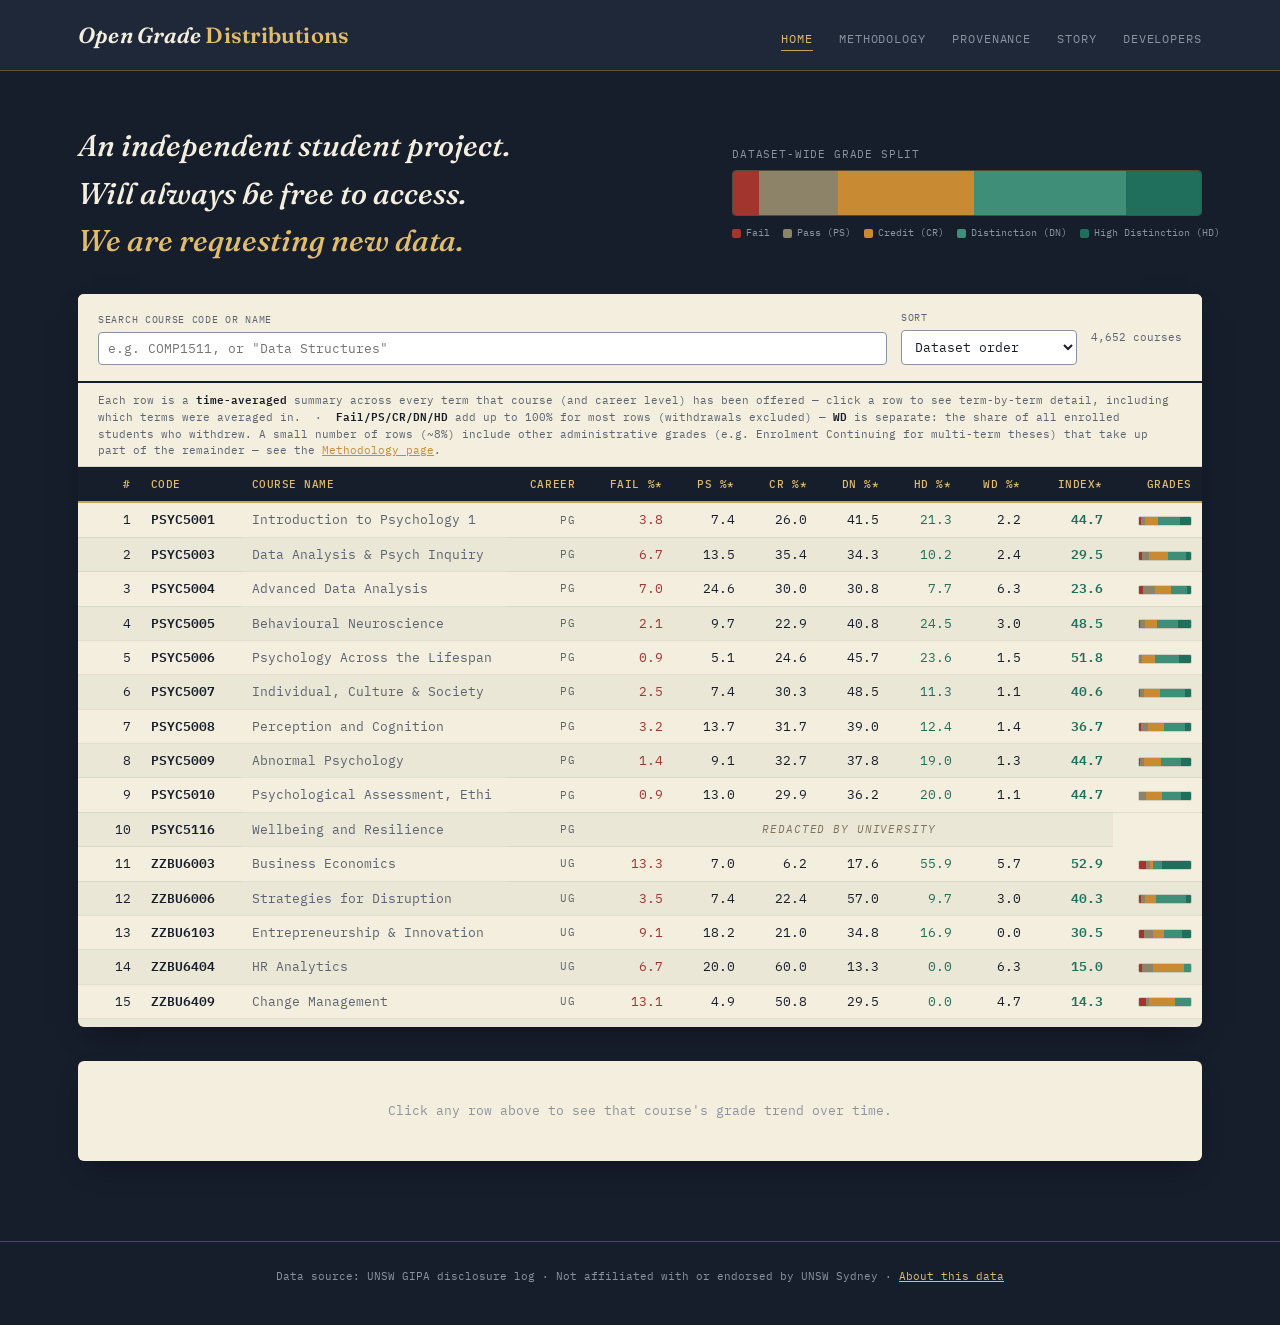
==== index.html @ 6cb82189 "unfinished, need to add motivation tab" ====
<!DOCTYPE html>
<html lang="en">
<head>
<meta charset="UTF-8">
<meta name="viewport" content="width=device-width, initial-scale=1.0">
<title>Open Grade Distributions — UNSW Course Grade Explorer</title>
<link rel="preconnect" href="https://fonts.googleapis.com">
<link href="https://fonts.googleapis.com/css2?family=Fraunces:ital,wght@0,500;0,600;1,500;1,600&family=Inter:wght@400;500;600&family=IBM+Plex+Mono:wght@400;500;600&display=swap" rel="stylesheet">
<link rel="stylesheet" href="css/style.css">
</head>
<body>

<nav class="topnav">
  <div class="topnav-inner">
    <a href="index.html" class="wordmark">Open Grade <span>Distributions</span></a>
    <ul class="navlinks">
      <li><a href="index.html" class="active">Home</a></li>
      <li><a href="explain.html">Methodology</a></li>
      <li><a href="source.html">Provenance</a></li>
      <li><a href="story.html">Story</a></li>
      <li><a href="developers.html">Developers</a></li>
    </ul>
  </div>
</nav>

<div class="shell">

  <section class="hero">
    <div class="hero-text">
      <div class="manifesto">
        <p class="manifesto-line">An independent student project.</p>
        <p class="manifesto-line">Will always be free to access.</p>
        <p class="manifesto-line accent">We are requesting new data.</p>
      </div>
    </div>
    <div class="ledger-bar-wrap">
      <p class="ledger-bar-title">Dataset-wide grade split</p>
      <div class="ledger-bar" id="ledgerBar"></div>
      <div class="ledger-legend">
        <span><span class="swatch c-fail"></span>Fail</span>
        <span><span class="swatch c-ps"></span>Pass (PS)</span>
        <span><span class="swatch c-cr"></span>Credit (CR)</span>
        <span><span class="swatch c-dn"></span>Distinction (DN)</span>
        <span><span class="swatch c-hd"></span>High Distinction (HD)</span>
      </div>
    </div>
  </section>

  <div class="card">
    <div class="toolbar">
      <div class="field search">
        <label for="search">Search course code or name</label>
        <input type="text" id="search" placeholder="e.g. COMP1511, or &quot;Data Structures&quot;">
      </div>
      <div class="field">
        <label for="sort">Sort</label>
        <select id="sort">
          <option value="default">Dataset order</option>
          <option value="easiest">Easiest first</option>
          <option value="hardest">Hardest first</option>
          <option value="highest-hd">Highest HD rate</option>
          <option value="highest-fail">Highest fail rate</option>
        </select>
      </div>
      <div class="result-count" id="resultCount"></div>
    </div>
    <div class="table-caption">
      Each row is a <b>time-averaged</b> summary across every term that course (and career level) has been offered — click a row to see term-by-term detail, including which terms were averaged in. &nbsp;·&nbsp;
      <b>Fail/PS/CR/DN/HD</b> add up to 100% for most rows (withdrawals excluded) — <b>WD</b> is separate: the share of all enrolled students who withdrew. A small number of rows (~8%) include other administrative grades (e.g. Enrolment Continuing for multi-term theses) that take up part of the remainder — see the <a href="explain.html">Methodology page</a>.
    </div>
    <div class="table-scroll">
      <table class="grid">
        <thead>
          <tr>
            <th>#</th>
            <th class="al">Code</th>
            <th class="al">Course name</th>
            <th title="UG = Undergraduate offering, PG = Postgraduate offering">Career</th>
            <th title="Time-averaged across all terms offered">Fail %*</th>
            <th title="Time-averaged across all terms offered">PS %*</th>
            <th title="Time-averaged across all terms offered">CR %*</th>
            <th title="Time-averaged across all terms offered">DN %*</th>
            <th title="Time-averaged across all terms offered">HD %*</th>
            <th title="Time-averaged across all terms offered">WD %*</th>
            <th title="Time-averaged across all terms offered">Index*</th>
            <th>Grades</th>
          </tr>
        </thead>
        <tbody id="tbody"></tbody>
      </table>
    </div>
  </div>

  <div id="dashboard">
    <div class="dash-card dash-empty">Click any row above to see that course's grade trend over time.</div>
  </div>

</div>

<footer class="sitefoot">
  Data source: UNSW GIPA disclosure log · Not affiliated with or endorsed by UNSW Sydney ·
  <a href="source.html">About this data</a>
</footer>

<script src="js/vendor/chart.umd.js"></script>
<script src="js/data.js"></script>
<script src="js/home.js"></script>
</body>
</html>
---- css/style.css ----
/* =========================================================================
   The Grade Ledger — design tokens
   Ink-navy shell, warm "ledger paper" surfaces, gold rule lines.
   Display: Fraunces (serif, characterful headings)
   Body: Inter
   Data: IBM Plex Mono (course codes, numbers — tabular figures)
   ========================================================================= */

:root {
  --ink: #161d2b;
  --ink-2: #1f2838;
  --paper: #f3eedd;
  --paper-2: #eae3cc;
  --gold: #c9a24b;
  --gold-bright: #e0bc6c;
  --crimson: #a3352f;
  --teal: #1f6f5c;
  --amber: #c98a34;
  --slate: #5b6472;
  --slate-light: #8b93a1;
  --line: rgba(201, 162, 75, 0.35);

  --font-display: "Fraunces", "Iowan Old Style", Georgia, serif;
  --font-body: "Inter", -apple-system, BlinkMacSystemFont, "Segoe UI", sans-serif;
  --font-mono: "IBM Plex Mono", "SF Mono", Menlo, monospace;

  --radius: 6px;
  --shadow-card: 0 12px 30px -14px rgba(0, 0, 0, 0.5);
}

* { box-sizing: border-box; }

html { scroll-behavior: smooth; }

body {
  margin: 0;
  background: var(--ink);
  color: var(--paper);
  font-family: var(--font-body);
  font-size: 15px;
  line-height: 1.55;
  -webkit-font-smoothing: antialiased;
}

a { color: var(--gold-bright); }
a:hover { color: var(--gold); }

::selection { background: var(--gold); color: var(--ink); }

/* ---------- layout shell ---------- */

.shell {
  max-width: 1180px;
  margin: 0 auto;
  padding: 0 28px 80px;
}

/* ---------- nav ---------- */

.topnav {
  background: var(--ink-2);
  border-bottom: 1px solid var(--line);
}

.topnav-inner {
  max-width: 1180px;
  margin: 0 auto;
  padding: 18px 28px;
  display: flex;
  align-items: baseline;
  justify-content: space-between;
  flex-wrap: wrap;
  gap: 14px;
}

.wordmark {
  font-family: var(--font-display);
  font-style: italic;
  font-weight: 600;
  font-size: 22px;
  color: var(--paper);
  text-decoration: none;
  letter-spacing: 0.01em;
}
.wordmark span { color: var(--gold-bright); font-style: normal; }

.navlinks {
  display: flex;
  flex-wrap: wrap;
  gap: 10px 26px;
  list-style: none;
  margin: 0;
  padding: 0;
  font-family: var(--font-mono);
  font-size: 11.5px;
  letter-spacing: 0.08em;
  text-transform: uppercase;
}

.navlinks a {
  color: var(--slate-light);
  text-decoration: none;
  padding-bottom: 4px;
  border-bottom: 1px solid transparent;
  transition: color .15s, border-color .15s;
}
.navlinks a:hover,
.navlinks a.active {
  color: var(--gold-bright);
  border-bottom-color: var(--gold);
}

/* ---------- hero ---------- */

.hero {
  padding: 56px 0 34px;
  display: flex;
  align-items: center;
  justify-content: space-between;
  gap: 40px;
  flex-wrap: wrap;
}

.hero-text { max-width: 460px; }

.eyebrow {
  font-family: var(--font-mono);
  font-size: 11.5px;
  letter-spacing: 0.12em;
  text-transform: uppercase;
  color: var(--gold);
  margin: 0 0 14px;
}

.manifesto {
  display: flex;
  flex-direction: column;
  gap: 10px;
}
.manifesto-line {
  font-family: var(--font-display);
  font-style: italic;
  font-weight: 500;
  font-size: 30px;
  line-height: 1.25;
  color: var(--paper);
  margin: 0;
}
.manifesto-line.accent { color: var(--gold-bright); }

/* signature element: aggregate stacked ledger bar */
.ledger-bar-wrap {
  width: 470px;
  flex-shrink: 0;
}
.ledger-bar-title {
  font-family: var(--font-mono);
  font-size: 10.5px;
  letter-spacing: 0.08em;
  text-transform: uppercase;
  color: var(--slate-light);
  margin: 0 0 8px;
}
.ledger-bar {
  display: flex;
  height: 46px;
  border-radius: 4px;
  overflow: hidden;
  border: 1px solid var(--line);
}
.ledger-bar div { height: 100%; }
.ledger-legend {
  display: flex;
  flex-wrap: nowrap;
  white-space: nowrap;
  gap: 8px 13px;
  margin-top: 10px;
  font-family: var(--font-mono);
  font-size: 9.5px;
  color: var(--slate-light);
}
.ledger-legend .swatch {
  display: inline-block;
  width: 9px; height: 9px;
  border-radius: 2px;
  margin-right: 5px;
  vertical-align: middle;
}

/* grade colors, used consistently across bars/charts/text */
.c-fail { background: var(--crimson); }
.c-ps   { background: #8c8368; }
.c-cr   { background: var(--amber); }
.c-dn   { background: #3f8f78; }
.c-hd   { background: var(--teal); }
.c-wd   { background: var(--slate); }
.t-fail { color: var(--crimson); }
.t-hd   { color: var(--teal); }

/* ---------- toolbar / card ---------- */

.card {
  background: var(--paper);
  color: var(--ink);
  border-radius: var(--radius);
  box-shadow: var(--shadow-card);
}

.toolbar {
  background: var(--paper);
  color: var(--ink);
  border-radius: var(--radius) var(--radius) 0 0;
  padding: 16px 20px;
  display: flex;
  flex-wrap: wrap;
  gap: 14px;
  align-items: flex-end;
  border-bottom: 2px solid var(--ink);
}

.field { display: flex; flex-direction: column; gap: 5px; }
.field label {
  font-family: var(--font-mono);
  font-size: 10px;
  letter-spacing: 0.07em;
  text-transform: uppercase;
  color: var(--slate);
}
.field input, .field select {
  font-family: var(--font-mono);
  font-size: 13px;
  padding: 7px 9px;
  border: 1px solid var(--slate-light);
  border-radius: 4px;
  background: #fff;
  color: var(--ink);
  min-width: 110px;
}
.field.search input { min-width: 240px; }
.field.search { flex: 1 1 240px; }

.result-count {
  font-family: var(--font-mono);
  font-size: 11px;
  color: var(--slate);
  margin-left: auto;
  align-self: center;
  white-space: nowrap;
}

/* ---------- table ---------- */

.table-caption {
  background: var(--paper);
  color: var(--slate);
  font-family: var(--font-mono);
  font-size: 10.5px;
  padding: 8px 20px;
  border-bottom: 1px solid rgba(22,29,43,0.12);
}
.table-caption b { color: var(--ink); font-weight: 600; }
.table-caption code {
  background: rgba(22,29,43,0.08);
  padding: 1px 5px;
  border-radius: 3px;
}
.table-caption a { color: var(--amber); }

.table-scroll {
  height: 560px;
  overflow-y: auto;
  overflow-x: auto;
  border-radius: 0 0 var(--radius) var(--radius);
}

table.grid {
  width: 100%;
  border-collapse: collapse;
  font-family: var(--font-mono);
  font-size: 12.5px;
}

table.grid thead th {
  position: sticky;
  top: 0;
  background: var(--ink);
  color: var(--gold-bright);
  text-align: right;
  padding: 9px 10px;
  font-weight: 500;
  font-size: 10.5px;
  letter-spacing: 0.05em;
  text-transform: uppercase;
  border-bottom: 2px solid var(--gold);
  z-index: 2;
  cursor: default;
}
table.grid thead th.al { text-align: left; }

table.grid tbody td {
  padding: 7px 10px;
  text-align: right;
  border-bottom: 1px solid rgba(22,29,43,0.08);
  white-space: nowrap;
}
table.grid tbody td.al {
  text-align: left;
  white-space: normal;
}

table.grid tbody tr {
  cursor: pointer;
  transition: background .1s;
}
table.grid tbody tr:nth-child(even) { background: rgba(22,29,43,0.035); }
table.grid tbody tr:hover { background: rgba(201,162,75,0.22); }
table.grid tbody tr.selected { background: rgba(201,162,75,0.4); }

.code-cell { font-weight: 600; }
.career-cell {
  font-family: var(--font-mono);
  font-size: 11px;
  color: var(--slate);
  letter-spacing: 0.04em;
}
.name-cell {
  color: var(--slate);
  max-width: 220px;
  overflow: hidden;
  text-overflow: ellipsis;
}
.flag {
  font-family: var(--font-mono);
  font-size: 9.5px;
  border: 1px solid var(--slate-light);
  border-radius: 3px;
  padding: 1px 4px;
  margin-left: 6px;
  color: var(--slate);
  cursor: help;
}
.redacted-cell {
  text-align: center !important;
  font-family: var(--font-mono);
  letter-spacing: 0.08em;
  font-size: 11px;
  color: #7a7156;
  font-style: italic;
}
.mini-bar {
  display: inline-flex;
  width: 54px;
  height: 10px;
  border-radius: 2px;
  overflow: hidden;
  vertical-align: middle;
  border: 1px solid rgba(22,29,43,0.15);
}
.mini-bar div { height: 100%; }

.index-pos { color: var(--teal); font-weight: 600; }
.index-neg { color: var(--crimson); font-weight: 600; }

/* ---------- dashboard ---------- */

#dashboard {
  margin-top: 34px;
  display: flex;
  flex-direction: column;
  gap: 22px;
}

.dash-card {
  background: var(--paper);
  color: var(--ink);
  border-radius: var(--radius);
  box-shadow: var(--shadow-card);
  padding: 24px 28px 28px;
}

.dash-empty {
  color: var(--slate-light);
  font-family: var(--font-mono);
  font-size: 12.5px;
  text-align: center;
  padding: 40px 20px;
}

.dash-h2 {
  font-family: var(--font-display);
  font-size: 26px;
  margin: 0 0 14px;
  border-bottom: 2px solid var(--ink);
  padding-bottom: 16px;
}
.dash-h2 .code {
  font-family: var(--font-mono);
  color: var(--amber);
  font-weight: 600;
}
.career-tag {
  font-family: var(--font-mono);
  font-size: 16px;
  font-weight: 500;
  color: var(--slate);
}

.dash-subhead {
  display: flex;
  justify-content: space-between;
  align-items: flex-end;
  flex-wrap: wrap;
  gap: 10px 24px;
  margin-bottom: 16px;
}
.dash-subhead .meta {
  font-family: var(--font-mono);
  font-size: 11.5px;
  color: var(--slate);
  flex: 1 1 220px;
  min-width: 0;
}

/* the toggle group is one flex item: on desktop it sits to the right of
   the meta line; if width runs out it drops to its own row as a whole
   unit (never breaking mid-group) and scrolls horizontally as a last
   resort rather than wrapping individual toggles onto separate lines */
.series-toggles-outer {
  max-width: 100%;
  min-width: 0;
  overflow-x: auto;
}
.series-toggles {
  display: flex;
  flex-wrap: nowrap;
  gap: 16px;
  font-family: var(--font-mono);
  font-size: 11px;
}
.toggle-item {
  display: flex;
  flex-direction: column;
  align-items: flex-start;
  gap: 3px;
  white-space: nowrap;
  cursor: pointer;
  user-select: none;
}
.toggle-item--static { cursor: default; padding-left: 10px; border-left: 1px solid rgba(22,29,43,0.15); }
.toggle-item .ti-top {
  display: inline-flex;
  align-items: center;
  gap: 5px;
}
.toggle-item input { accent-color: var(--ink); }
.toggle-item .swatch {
  width: 9px; height: 9px;
  border-radius: 2px;
  display: inline-block;
}
.toggle-item .ti-avg {
  font-size: 12.5px;
  font-weight: 600;
  color: var(--slate);
  padding-left: 15px;
}

.chart-note {
  font-family: var(--font-mono);
  font-size: 10.5px;
  color: var(--slate);
  margin: 16px 0 0;
  line-height: 1.5;
}
.chart-note b { color: var(--ink); }

.chart-wrap { position: relative; height: 340px; }

.dash-gaps {
  margin-top: 14px;
  font-family: var(--font-mono);
  font-size: 11px;
  color: var(--slate);
}
.dash-gaps b { color: var(--ink); }

/* ---------- per-course detail table ---------- */

.detail-card { padding: 0; overflow: hidden; }
.detail-toolbar {
  padding: 16px 20px;
  display: flex;
  flex-wrap: wrap;
  gap: 14px;
  align-items: flex-end;
  border-bottom: 2px solid var(--ink);
}
.detail-scroll { height: 420px; }

/* ---------- generic content pages ---------- */

.page-header {
  padding: 50px 0 10px;
}
.page-header .eyebrow { margin-bottom: 10px; }
.page-header h1 {
  font-family: var(--font-display);
  font-size: 36px;
  margin: 0;
  color: var(--paper);
}

.prose {
  background: var(--paper);
  color: var(--ink);
  border-radius: var(--radius);
  box-shadow: var(--shadow-card);
  padding: 32px 38px;
  margin-top: 26px;
}
.prose h2 {
  font-family: var(--font-display);
  font-size: 21px;
  margin: 30px 0 10px;
  border-bottom: 1px solid rgba(22,29,43,0.15);
  padding-bottom: 8px;
}
.prose h2:first-child { margin-top: 0; }
.prose p { margin: 0 0 14px; color: #2c3444; }
.prose code {
  font-family: var(--font-mono);
  background: rgba(22,29,43,0.07);
  padding: 1px 5px;
  border-radius: 3px;
  font-size: 12.5px;
}
.prose ul, .prose ol { margin: 0 0 14px; padding-left: 22px; color: #2c3444; }
.prose li { margin-bottom: 6px; }
.formula {
  font-family: var(--font-mono);
  background: var(--ink);
  color: var(--gold-bright);
  padding: 14px 18px;
  border-radius: 5px;
  font-size: 13px;
  margin: 14px 0;
  overflow-x: auto;
  white-space: pre-wrap;
  line-height: 1.7;
}
.legend-table {
  width: 100%;
  border-collapse: collapse;
  font-family: var(--font-mono);
  font-size: 12.5px;
  margin: 10px 0 20px;
}
.legend-table th, .legend-table td {
  text-align: left;
  padding: 6px 10px;
  border-bottom: 1px solid rgba(22,29,43,0.12);
}
.legend-table th { color: var(--slate); font-weight: 600; text-transform: uppercase; font-size: 10.5px; letter-spacing: .05em; }

/* ---------- footer ---------- */

.sitefoot {
  border-top: 1px solid var(--line);
  padding: 26px 28px 40px;
  text-align: center;
  font-family: var(--font-mono);
  font-size: 11px;
  color: var(--slate-light);
}

/* ---------- responsive ---------- */

@media (max-width: 760px) {
  .hero { flex-direction: column; align-items: flex-start; }
  .ledger-bar-wrap { width: 100%; }
  .ledger-legend { flex-wrap: wrap; white-space: normal; }
  .table-scroll { height: 440px; }
  .detail-scroll { height: 360px; }
}
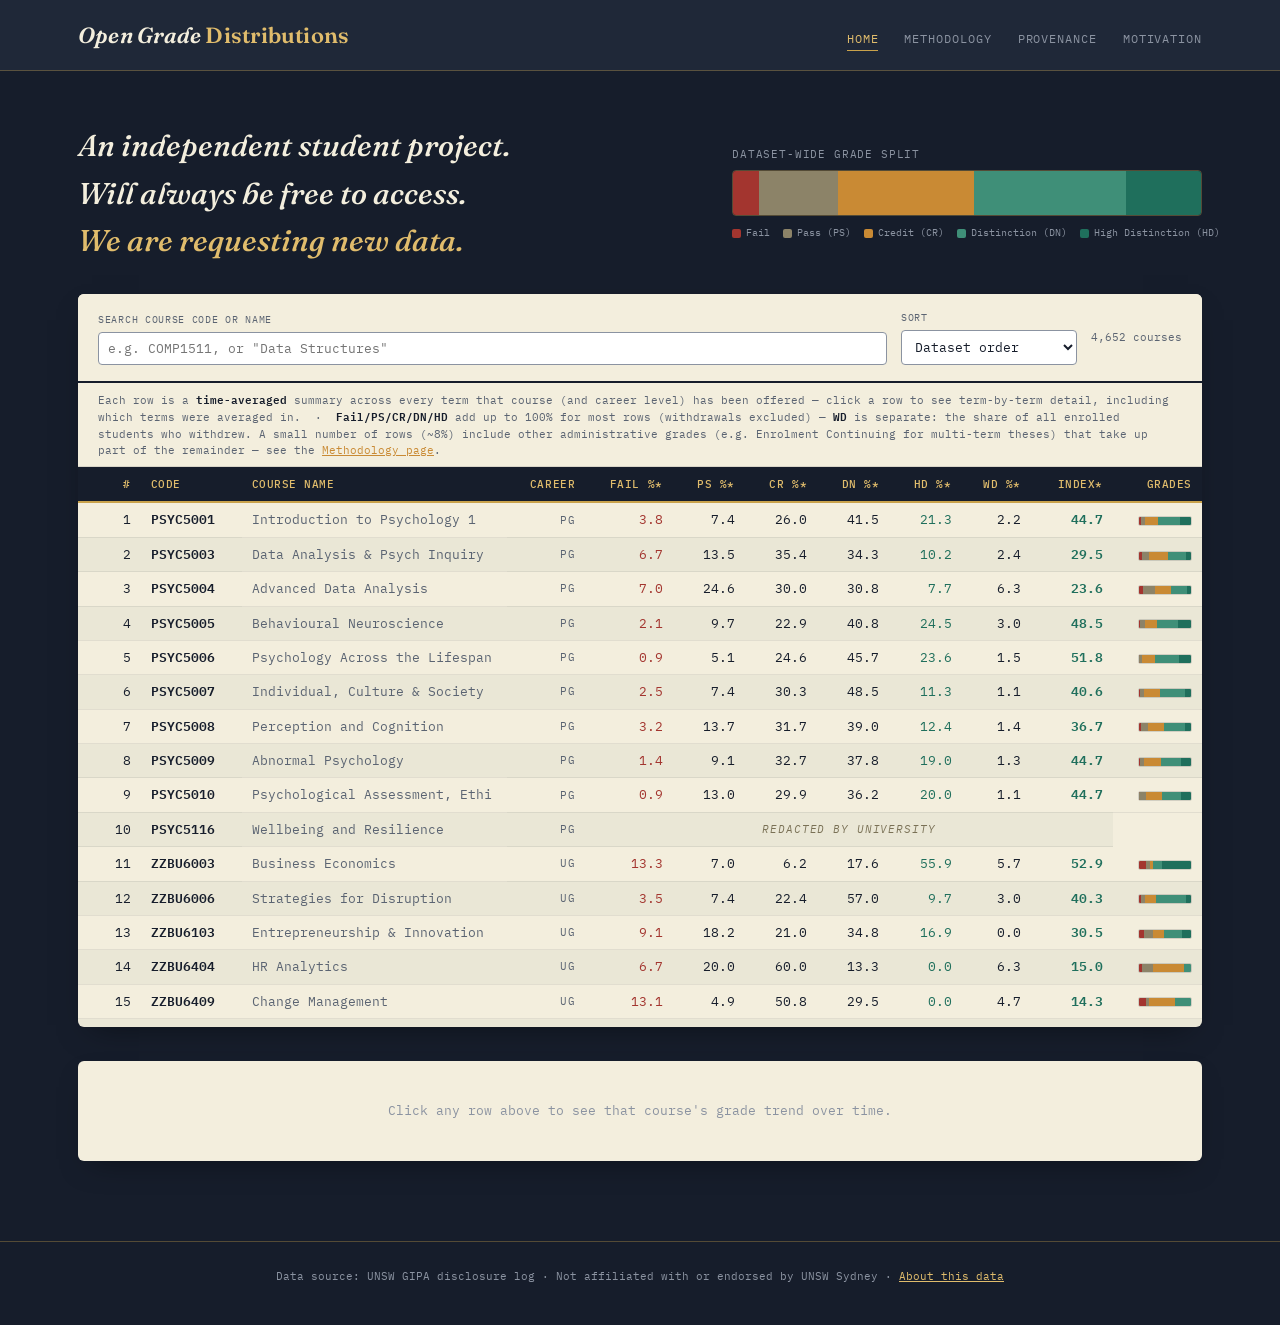
==== commit 2a0d2500: "Add files via upload" ====
--- a/index.html
+++ b/index.html
@@ -17,8 +17,7 @@
       <li><a href="index.html" class="active">Home</a></li>
       <li><a href="explain.html">Methodology</a></li>
       <li><a href="source.html">Provenance</a></li>
-      <li><a href="story.html">Story</a></li>
-      <li><a href="developers.html">Developers</a></li>
+      <li><a href="motivation.html">Motivation</a></li>
     </ul>
   </div>
 </nav>
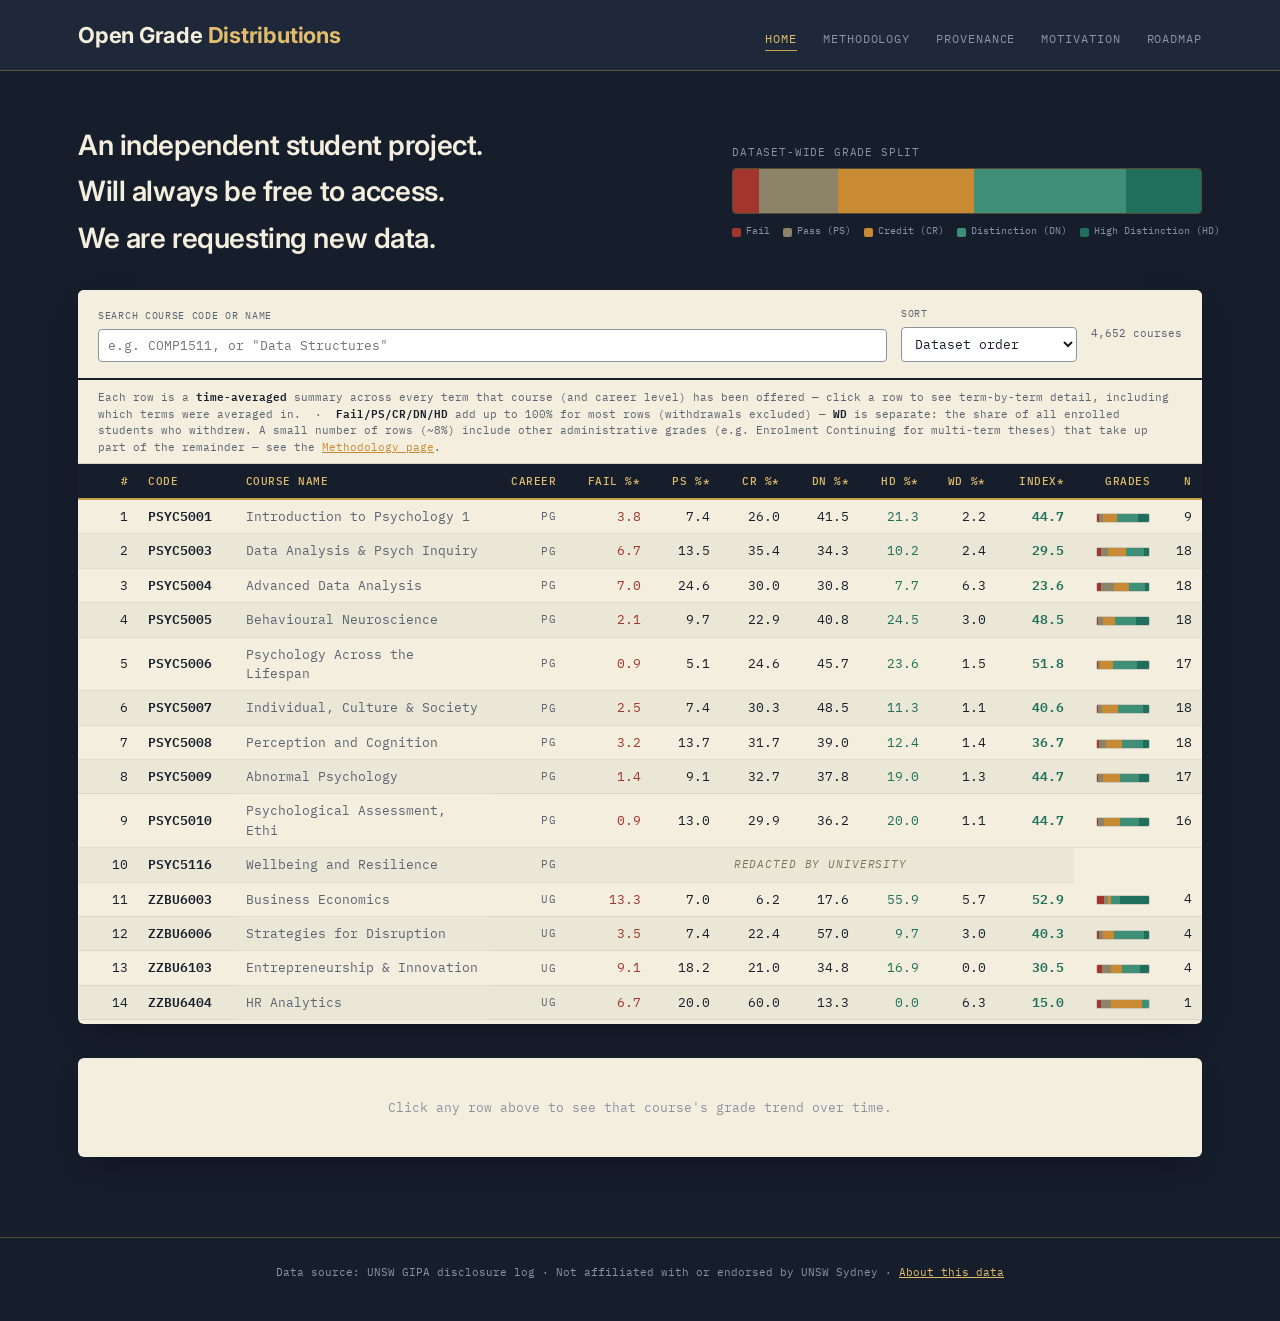
==== commit eadf3f51: "Add files via upload" ====
--- a/index.html
+++ b/index.html
@@ -5,7 +5,7 @@
 <meta name="viewport" content="width=device-width, initial-scale=1.0">
 <title>Open Grade Distributions — UNSW Course Grade Explorer</title>
 <link rel="preconnect" href="https://fonts.googleapis.com">
-<link href="https://fonts.googleapis.com/css2?family=Fraunces:ital,wght@0,500;0,600;1,500;1,600&family=Inter:wght@400;500;600&family=IBM+Plex+Mono:wght@400;500;600&display=swap" rel="stylesheet">
+<link href="https://fonts.googleapis.com/css2?family=Inter:wght@400;500;600;700&family=IBM+Plex+Mono:wght@400;500;600&display=swap" rel="stylesheet">
 <link rel="stylesheet" href="css/style.css">
 </head>
 <body>
@@ -18,6 +18,7 @@
       <li><a href="explain.html">Methodology</a></li>
       <li><a href="source.html">Provenance</a></li>
       <li><a href="motivation.html">Motivation</a></li>
+      <li><a href="roadmap.html">Roadmap</a></li>
     </ul>
   </div>
 </nav>
@@ -29,7 +30,7 @@
       <div class="manifesto">
         <p class="manifesto-line">An independent student project.</p>
         <p class="manifesto-line">Will always be free to access.</p>
-        <p class="manifesto-line accent">We are requesting new data.</p>
+        <p class="manifesto-line">We are requesting new data.</p>
       </div>
     </div>
     <div class="ledger-bar-wrap">
@@ -83,6 +84,7 @@
             <th title="Time-averaged across all terms offered">WD %*</th>
             <th title="Time-averaged across all terms offered">Index*</th>
             <th>Grades</th>
+            <th title="Number of term offerings averaged into this row">N</th>
           </tr>
         </thead>
         <tbody id="tbody"></tbody>
--- a/css/style.css
+++ b/css/style.css
@@ -20,7 +20,10 @@
   --slate-light: #8b93a1;
   --line: rgba(201, 162, 75, 0.35);
 
-  --font-display: "Fraunces", "Iowan Old Style", Georgia, serif;
+  /* Headings use the body font (Inter) at larger sizes + bold weight, rather
+     than a separate display face. Keeps the site to two loaded families
+     (Inter + IBM Plex Mono) instead of three. */
+  --font-display: "Inter", -apple-system, BlinkMacSystemFont, "Segoe UI", sans-serif;
   --font-body: "Inter", -apple-system, BlinkMacSystemFont, "Segoe UI", sans-serif;
   --font-mono: "IBM Plex Mono", "SF Mono", Menlo, monospace;
 
@@ -75,14 +78,13 @@
 
 .wordmark {
   font-family: var(--font-display);
-  font-style: italic;
-  font-weight: 600;
+  font-weight: 700;
   font-size: 22px;
+  letter-spacing: -0.01em;
   color: var(--paper);
   text-decoration: none;
-  letter-spacing: 0.01em;
-}
-.wordmark span { color: var(--gold-bright); font-style: normal; }
+}
+.wordmark span { color: var(--gold-bright); }
 
 .navlinks {
   display: flex;
@@ -139,10 +141,10 @@
 }
 .manifesto-line {
   font-family: var(--font-display);
-  font-style: italic;
-  font-weight: 500;
-  font-size: 30px;
-  line-height: 1.25;
+  font-weight: 600;
+  font-size: 28px;
+  letter-spacing: -0.015em;
+  line-height: 1.3;
   color: var(--paper);
   margin: 0;
 }
@@ -388,7 +390,9 @@
 
 .dash-h2 {
   font-family: var(--font-display);
-  font-size: 26px;
+  font-weight: 700;
+  font-size: 24px;
+  letter-spacing: -0.015em;
   margin: 0 0 14px;
   border-bottom: 2px solid var(--ink);
   padding-bottom: 16px;
@@ -505,7 +509,9 @@
 .page-header .eyebrow { margin-bottom: 10px; }
 .page-header h1 {
   font-family: var(--font-display);
-  font-size: 36px;
+  font-weight: 700;
+  font-size: 34px;
+  letter-spacing: -0.02em;
   margin: 0;
   color: var(--paper);
 }
@@ -520,7 +526,9 @@
 }
 .prose h2 {
   font-family: var(--font-display);
-  font-size: 21px;
+  font-weight: 700;
+  font-size: 19px;
+  letter-spacing: -0.01em;
   margin: 30px 0 10px;
   border-bottom: 1px solid rgba(22,29,43,0.15);
   padding-bottom: 8px;
@@ -554,6 +562,9 @@
   font-family: var(--font-mono);
   font-size: 12.5px;
   margin: 10px 0 20px;
+  display: block;
+  overflow-x: auto;
+  white-space: nowrap;
 }
 .legend-table th, .legend-table td {
   text-align: left;
